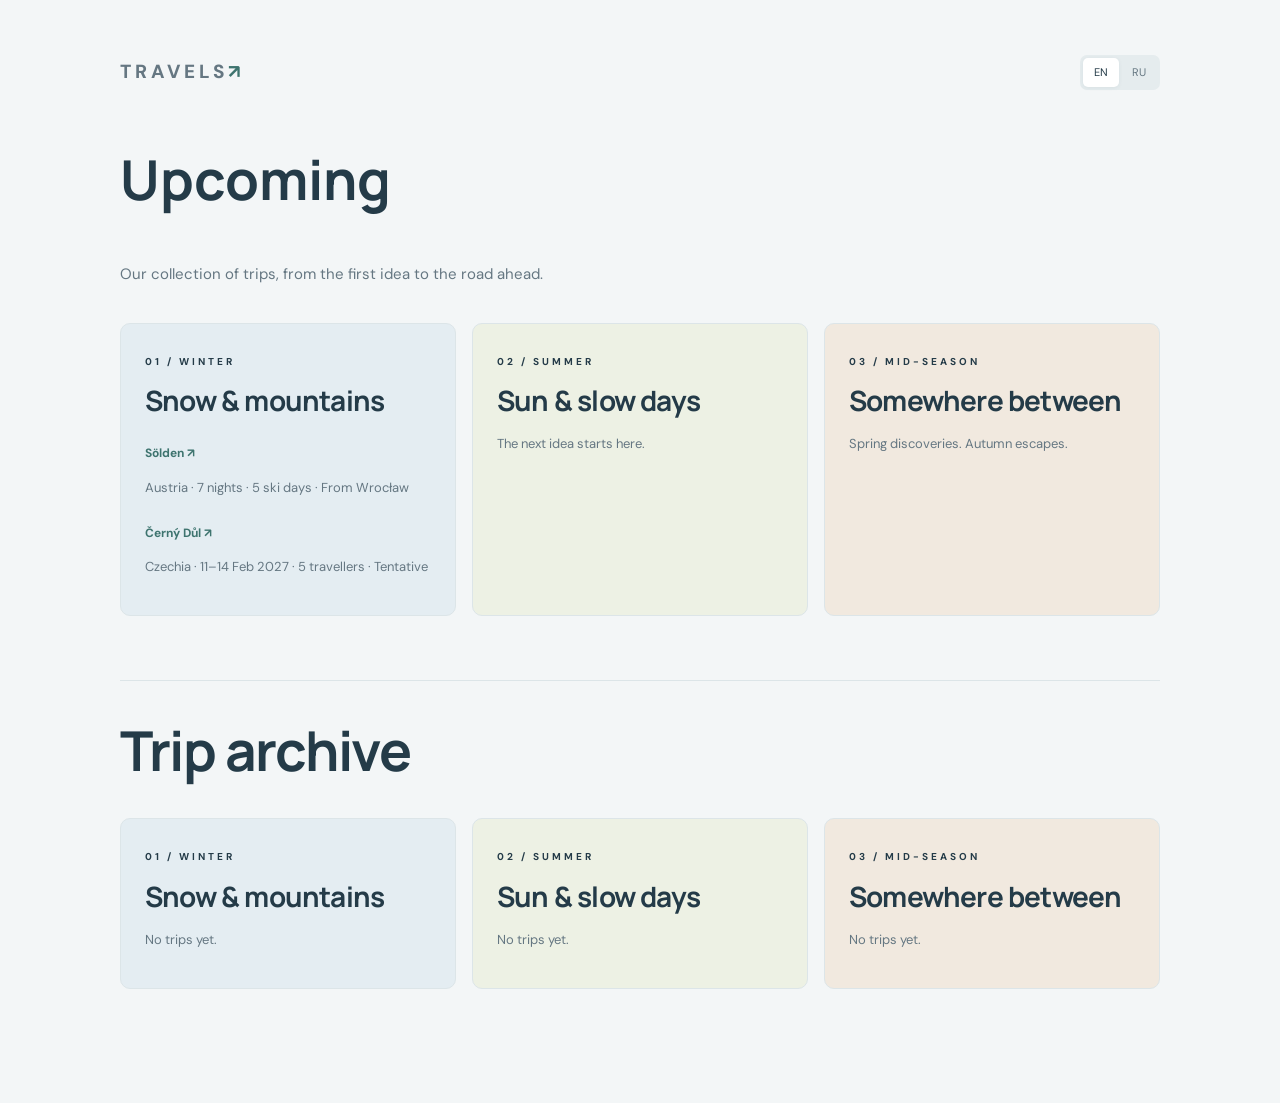
==== index.html @ 08a4be25 "Separate upcoming trips and empty seasonal archive" ====
<!doctype html><html lang="en"><head><meta charset="utf-8"><meta name="viewport" content="width=device-width, initial-scale=1"><title>Travels · Seasonal journeys</title><link rel="stylesheet" href="assets/css/site.css"></head><body><main class="home"><header class="topbar"><a class="brand" href="index.html">TRAVELS<span>↗</span></a><div class="languages" role="group" aria-label="Language / Язык"><button type="button" data-lang="en" aria-pressed="true">EN</button><button type="button" data-lang="ru" aria-pressed="false">RU</button></div></header><section id="upcoming" class="home-trip-section"><h1 data-i18n="s102">Upcoming</h1><p data-i18n="s103" class="intro">Our collection of trips, from the first idea to the road ahead.</p><div class="cards"><article class="card winter"><span data-i18n="s104" class="eyebrow">01 / WINTER</span><h2 data-i18n="s105" >Snow & mountains</h2><a class="trip-link" href="winter/solden/">Sölden ↗</a><p data-i18n="s106" >Austria · 7 nights · 5 ski days · From Wrocław</p><a class="trip-link" href="winter/cerny-dul/">Černý Důl ↗</a><p data-i18n="cd-home-card" >Czechia · 11–14 Feb 2027 · 5 travellers · Tentative</p></article><article class="card summer"><span data-i18n="s107" class="eyebrow">02 / SUMMER</span><h2 data-i18n="s108" >Sun & slow days</h2><p data-i18n="s109" >The next idea starts here.</p></article><article class="card mid"><span data-i18n="s110" class="eyebrow">03 / MID-SEASON</span><h2 data-i18n="s111" >Somewhere between</h2><p data-i18n="s112" >Spring discoveries. Autumn escapes.</p></article></div></section><section id="archive" class="home-trip-section"><h2 class="home-section-title" data-i18n="home-archive">Trip archive</h2><div class="cards"><article class="card winter"><span data-i18n="s104" class="eyebrow">01 / WINTER</span><h3 class="home-season-title" data-i18n="s105">Snow & mountains</h3><p data-i18n="home-archive-empty">No trips yet.</p></article><article class="card summer"><span data-i18n="s107" class="eyebrow">02 / SUMMER</span><h3 class="home-season-title" data-i18n="s108">Sun & slow days</h3><p data-i18n="home-archive-empty">No trips yet.</p></article><article class="card mid"><span data-i18n="s110" class="eyebrow">03 / MID-SEASON</span><h3 class="home-season-title" data-i18n="s111">Somewhere between</h3><p data-i18n="home-archive-empty">No trips yet.</p></article></div></section></main><script src="assets/js/site.js"></script></body></html>
---- assets/css/site.css ----
@import url('https://fonts.googleapis.com/css2?family=DM+Sans:wght@400;500;600;700&family=Manrope:wght@400;600;700;800&display=swap');
:root{--paper:#f3f6f7;--ink:#243b48;--muted:#657782;--accent:#3e746f;--line:#dce5e8}*{box-sizing:border-box}html{scroll-behavior:smooth;scroll-padding-top:32px}body{margin:0;background:var(--paper);color:var(--ink);font:15px/1.7 'DM Sans',Arial,sans-serif}a{color:inherit}button{font:inherit;cursor:pointer}.sidebar{position:fixed;inset:0 auto 0 0;width:248px;background:#fcfdfd;border-right:1px solid var(--line);padding:35px 27px;display:flex;flex-direction:column;z-index:3}.brand{text-decoration:none;font-weight:800;letter-spacing:4px;font-size:19px}.brand span{color:var(--accent)}.season{font-size:10px;letter-spacing:3px;color:var(--muted);margin-top:54px}.side-title{font:700 28px Manrope,Arial;margin:8px 0 27px}.nav{display:grid;gap:6px}.nav a{padding:9px 12px;text-decoration:none;color:var(--muted);font-size:13px;border-radius:6px}.nav a.active,.nav a:hover{background:#e9f1f2;color:var(--ink)}.nav b{font-size:10px;margin-right:13px;opacity:.5}.side-bottom{margin-top:auto;font-size:11px;color:var(--muted)}main{margin-left:248px;padding:0 48px 45px;max-width:1600px}.topbar{height:88px;display:flex;justify-content:space-between;align-items:center;font-size:12px;color:var(--muted)}.languages{display:flex;background:#e5ecee;border-radius:7px;padding:3px;gap:2px}.languages button{border:0;color:var(--muted);background:none;border-radius:5px;padding:5px 11px;font-size:11px}.languages button[aria-pressed=true]{background:white;color:var(--ink);box-shadow:0 1px 4px #183b4810}.hero{min-height:440px;position:relative;overflow:hidden;border-radius:14px;background:linear-gradient(120deg,#173747,#6f909e);color:white;padding:52px 45px;display:flex;align-items:flex-start}.hero-art{position:absolute;inset:0;width:100%;height:100%;object-fit:cover;opacity:.75}.hero-content{position:relative;z-index:1;max-width:550px}.eyebrow{text-transform:uppercase;font-size:10px;letter-spacing:3px;font-weight:700}.hero h1{font:600 clamp(55px,7vw,94px)/1.1 Manrope,Arial;margin:23px 0 18px;letter-spacing:-4px}.hero p{max-width:355px;font-size:15px;color:#e4edf2}.pill{display:inline-block;border:1px solid #ffffff45;border-radius:30px;padding:5px 13px;font-size:10px;letter-spacing:1px;margin-top:16px;background:#ffffff10}.art-label{position:absolute;right:20px;bottom:15px;font-size:10px;opacity:.75}.stats{display:grid;grid-template-columns:repeat(4,1fr);border:1px solid var(--line);background:white;border-radius:10px;margin:23px 0 48px;padding:23px 0}.stat{padding:0 26px;border-right:1px solid var(--line)}.stat:last-child{border:0}.stat strong{display:block;font:700 19px Manrope,Arial}.stat small{font-size:11px;color:var(--muted)}section{margin:0 0 48px}h2{font:700 28px Manrope,Arial;letter-spacing:-.8px;margin:8px 0 14px}h3{font:700 16px Manrope,Arial;margin:0 0 10px}.intro{max-width:740px;color:var(--muted)}.section-head{display:flex;justify-content:space-between;align-items:end;gap:20px;margin-bottom:20px}.note{font-size:11px;color:var(--muted)}.days{display:grid;grid-template-columns:repeat(7,1fr);background:white;border:1px solid var(--line);border-radius:10px;overflow:hidden}.day{padding:20px 15px;border-right:1px solid var(--line)}.day:last-child{border:0}.day em{display:block;font-style:normal;font-size:10px;color:var(--muted);margin-bottom:15px}.day strong{font-size:12px;display:block}.day p{font-size:11px;color:var(--muted);line-height:1.6;margin-bottom:0}.day.ski{border-top:3px solid #88aaa7;padding-top:17px}.cards{display:grid;grid-template-columns:repeat(3,1fr);gap:16px}.card{background:white;border:1px solid var(--line);border-radius:10px;padding:24px}.card .number{font-size:11px;color:var(--accent);display:block;margin-bottom:20px}.card p{font-size:13px;color:var(--muted)}.card a,.link{color:var(--accent);font-size:12px;text-underline-offset:4px}.two{display:grid;grid-template-columns:1fr 1fr;gap:20px}.panel{background:white;border:1px solid var(--line);border-radius:10px;padding:28px}.panel ul{padding-left:18px;color:var(--muted);font-size:13px}.checklist{display:grid;gap:11px}.checklist label{display:flex;gap:11px;font-size:13px;align-items:start}.checklist input{accent-color:var(--accent);margin-top:6px}table{border-collapse:collapse;width:100%;font-size:13px}td{border-bottom:1px solid var(--line);padding:12px 0}td:last-child{text-align:right;color:var(--muted)}footer{border-top:1px solid var(--line);padding-top:20px;font-size:11px;color:var(--muted);display:flex;justify-content:space-between}.home{max-width:1100px;margin:auto;padding:50px 30px}.home h1{font:700 55px Manrope,Arial}.home .topbar{height:45px}.home .cards{margin-top:35px}.home .winter{background:#e4edf2}.home .summer{background:#edf1e4}.home .mid{background:#f1e9df}.trip-link{display:block;text-decoration:none;margin-top:24px;font-weight:700}.trip-link:hover{text-decoration:underline}@media(min-width:1500px){main{padding-left:65px;padding-right:65px}}@media(max-width:1100px){.sidebar{width:208px;padding:30px 20px}main{margin-left:208px;padding:0 25px 35px}.days{grid-template-columns:repeat(4,1fr)}.day{border-bottom:1px solid var(--line)}.stat{padding:0 15px}.cards{gap:10px}.card{padding:18px}}@media(max-width:760px){.sidebar{position:sticky;top:0;width:100%;padding:12px 18px;display:block;border-bottom:1px solid var(--line)}.brand{font-size:15px}.season,.side-title,.side-bottom{display:none}.nav{display:flex;overflow:auto;margin-top:8px;gap:4px}.nav a{white-space:nowrap;padding:5px 8px;font-size:11px}.nav b{display:none}main{margin:0;padding:0 18px 30px}.topbar{height:65px}.hero{padding:32px 25px;min-height:370px}.hero h1{font-size:66px}.stats{grid-template-columns:repeat(2,1fr);gap:20px;margin-bottom:32px}.stat:nth-child(2){border:0}.cards,.two{grid-template-columns:1fr}.days{grid-template-columns:repeat(2,1fr)}.section-head{align-items:start;flex-direction:column;gap:0}h2{font-size:25px}html{scroll-padding-top:115px}.home h1{font-size:42px}footer{gap:20px}}@media(prefers-reduced-motion:reduce){html{scroll-behavior:auto}}

.piste-figure{margin:20px 0 12px;background:white;border:1px solid var(--line);border-radius:10px;overflow:hidden}.piste-figure img{width:100%;height:auto;display:block;cursor:zoom-in}.piste-figure figcaption{padding:12px 18px;font-size:11px;color:var(--muted)}.map-actions{display:flex;flex-wrap:wrap;gap:14px 25px}.days{grid-template-columns:repeat(4,1fr)}@media(max-width:760px){.days{grid-template-columns:repeat(2,1fr)}}

.housing-summary{border-left:3px solid var(--accent);padding:6px 22px;background:#e9f1ef;margin:24px 0}.housing-summary p{margin:10px 0}.housing-jumps{display:flex;flex-wrap:wrap;gap:10px;margin:24px 0 16px}.housing-jumps a{border:1px solid #abc1bd;border-radius:24px;padding:7px 17px;text-decoration:none;font-size:12px;background:white}.housing-jumps a:hover{background:#e6eeeb}.housing-method{max-width:900px;line-height:1.8}.housing-group{margin:34px 0;scroll-margin-top:20px}.housing-group>.section-head{margin-bottom:13px}.housing-group>.section-head h3{font-size:22px;margin:0}.housing-group>.section-head p{margin:5px 0}.housing-grid{display:grid;grid-template-columns:repeat(3,minmax(0,1fr));gap:15px}.housing-card{display:flex;flex-direction:column;padding:24px 21px;background:#fff;border:1px solid var(--line);border-radius:10px;min-width:0}.housing-location{font-size:10px;letter-spacing:1.4px;text-transform:uppercase;color:var(--accent)}.housing-card h4{font:700 18px/1.4 Manrope,Arial;margin:9px 0 5px;overflow-wrap:anywhere}.housing-card p{font-size:12px;color:var(--muted);line-height:1.7;margin:12px 0}.housing-card .housing-drive{font-size:11px;margin:0 0 8px}.housing-prices{display:grid;grid-template-columns:1fr 1fr;gap:12px;padding-top:15px;margin-top:4px;border-top:1px solid var(--line)}.housing-card small{display:block;font-size:10px;color:var(--muted);line-height:1.5;margin-bottom:5px}.housing-prices strong{font-size:16px;display:block}.housing-total{margin-top:16px;background:#edf4f1;padding:12px;border-radius:6px}.housing-total strong{font:700 18px/1.4 Manrope,Arial;display:block;overflow-wrap:anywhere}.housing-card .housing-why{color:var(--ink)}.housing-card .housing-details{font-size:11px}.housing-links{display:flex;flex-wrap:wrap;gap:8px 14px;margin-top:auto;padding-top:16px;border-top:1px solid var(--line)}.housing-links a{font-size:11px;color:var(--accent);text-underline-offset:3px}@media(max-width:1150px){.housing-grid{grid-template-columns:1fr 1fr}}@media(max-width:760px){.housing-grid{grid-template-columns:1fr}.housing-group{scroll-margin-top:115px}}

.housing-grid{grid-template-columns:repeat(2,minmax(0,1fr))}.housing-card.closer-stop{background:#f5f8f4;border-color:#cbdacb}.closer-badge{align-self:flex-start;display:inline-block;font-size:10px;line-height:1.5;color:#46664e;background:#e2ecdf;border-radius:5px;padding:4px 8px;margin-bottom:12px}.housing-legend{background:#edf3e9;border-left:3px solid #a8bea3;padding:13px 16px;font-size:12px;color:#4d6450;max-width:900px}@media(max-width:760px){.housing-grid{grid-template-columns:1fr}}

.budget-subtotal{background:#e8efed;border-radius:8px;padding:22px 26px;margin:18px 0 24px}.budget-subtotal small{display:block;color:var(--muted);font-size:12px}.budget-subtotal strong{display:block;font:700 25px/1.5 Manrope,Arial;margin-top:5px}.budget-subtotal p{margin-bottom:0}.budget-breakdown{display:grid;gap:16px}.budget-breakdown .panel p{font-size:13px;color:var(--muted);max-width:850px}.budget-source-links{display:flex;flex-wrap:wrap;gap:10px 22px;margin-top:18px}#budget td:first-child{padding-right:20px}#budget td:last-child{min-width:130px}@media(max-width:760px){.budget-subtotal strong{font-size:21px}#budget table{font-size:12px}}

.road-trip-map{margin:23px 0 0;border:1px solid var(--line);border-radius:12px;overflow:hidden;background:#fff}.road-trip-map>a{display:block}.road-trip-map img{width:100%;height:auto;display:block}.road-trip-map figcaption{display:flex;justify-content:space-between;align-items:center;gap:24px;padding:16px 22px}.road-trip-map figcaption strong{display:block;font-size:13px}.road-trip-map figcaption span{display:block;font-size:11px;color:var(--muted);max-width:670px}.road-trip-map figcaption>a{white-space:nowrap;color:var(--accent);font-size:12px;text-underline-offset:4px}@media(max-width:760px){.road-trip-map figcaption{display:block;padding:13px 16px}.road-trip-map figcaption>a{display:inline-block;margin-top:10px}.road-trip-map img{min-width:620px}.road-trip-map>a{overflow-x:auto}}

.czech-hero h1{font-size:clamp(48px,6.8vw,88px);letter-spacing:-3px}.czech-hero .hero-content{max-width:700px}@media(max-width:760px){.czech-hero h1{font-size:51px;letter-spacing:-2px}}

.cd-piste-frame{border:1px solid var(--line);border-radius:12px;overflow:hidden;background:#d9e5ec;margin:18px 0}.cd-piste-svg{width:100%;height:auto;max-height:900px;display:block}.piste-toggles{display:flex;gap:10px;flex-wrap:wrap}.piste-toggle{border:1px solid #bdcbd1;border-radius:22px;padding:8px 15px;background:white;color:var(--ink);font-size:12px}.piste-toggle.blue[aria-pressed=true]{background:#e4efff;border-color:#1474d4;color:#0754a2}.piste-toggle.red[aria-pressed=true]{background:#fce9e7;border-color:#d3463c;color:#a32f26}.piste-toggle.mixed[aria-pressed=true]{background:#eee9f7;border-color:#8766aa;color:#604287}.piste-toggle.learning[aria-pressed=true]{background:#e4f3e9;border-color:#3e9860;color:#247343}.piste-toggle[aria-pressed=false]{opacity:.65}#road .road-trip-map{margin-bottom:24px}

.home-trip-section{margin:0 0 64px}.home-trip-section#archive{padding-top:36px;border-top:1px solid var(--line)}.home-section-title{font:700 55px/1.2 Manrope,Arial,sans-serif;letter-spacing:-1.5px;margin:0 0 25px}.home-season-title{font:700 28px Manrope,Arial,sans-serif;letter-spacing:-.8px;margin:8px 0 14px}@media(max-width:760px){.home-section-title{font-size:42px}.home-season-title{font-size:25px}}
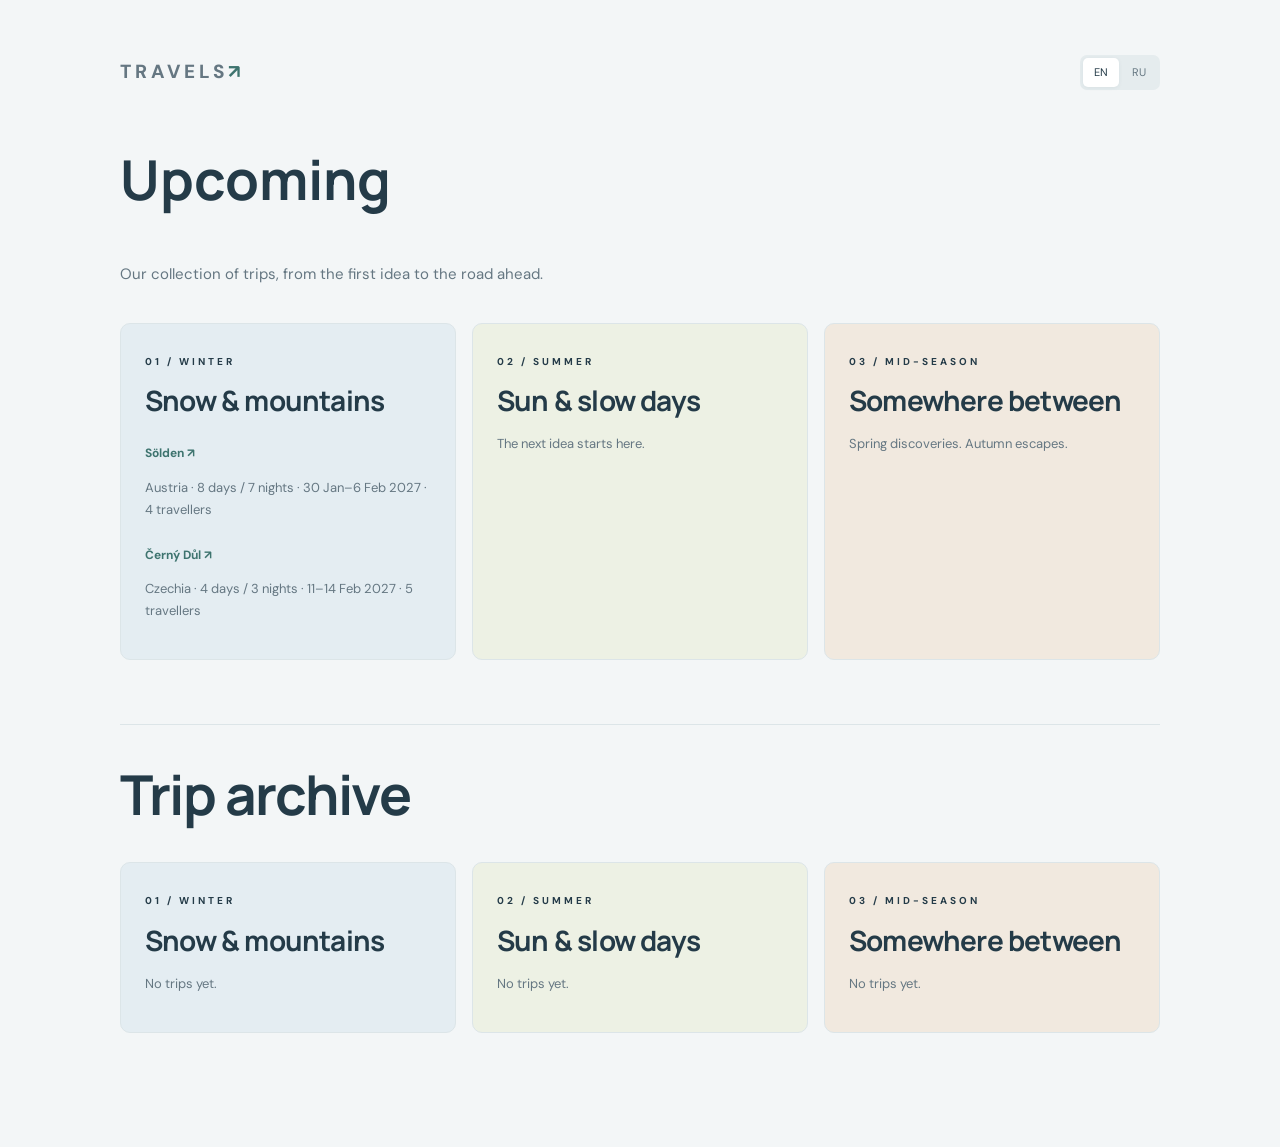
==== commit 2ead22d4: "Unify trip summary details on homepage" ====
--- a/index.html
+++ b/index.html
@@ -1 +1 @@
-<!doctype html><html lang="en"><head><meta charset="utf-8"><meta name="viewport" content="width=device-width, initial-scale=1"><title>Travels · Seasonal journeys</title><link rel="stylesheet" href="assets/css/site.css"></head><body><main class="home"><header class="topbar"><a class="brand" href="index.html">TRAVELS<span>↗</span></a><div class="languages" role="group" aria-label="Language / Язык"><button type="button" data-lang="en" aria-pressed="true">EN</button><button type="button" data-lang="ru" aria-pressed="false">RU</button></div></header><section id="upcoming" class="home-trip-section"><h1 data-i18n="s102">Upcoming</h1><p data-i18n="s103" class="intro">Our collection of trips, from the first idea to the road ahead.</p><div class="cards"><article class="card winter"><span data-i18n="s104" class="eyebrow">01 / WINTER</span><h2 data-i18n="s105" >Snow & mountains</h2><a class="trip-link" href="winter/solden/">Sölden ↗</a><p data-i18n="s106" >Austria · 7 nights · 5 ski days · From Wrocław</p><a class="trip-link" href="winter/cerny-dul/">Černý Důl ↗</a><p data-i18n="cd-home-card" >Czechia · 11–14 Feb 2027 · 5 travellers · Tentative</p></article><article class="card summer"><span data-i18n="s107" class="eyebrow">02 / SUMMER</span><h2 data-i18n="s108" >Sun & slow days</h2><p data-i18n="s109" >The next idea starts here.</p></article><article class="card mid"><span data-i18n="s110" class="eyebrow">03 / MID-SEASON</span><h2 data-i18n="s111" >Somewhere between</h2><p data-i18n="s112" >Spring discoveries. Autumn escapes.</p></article></div></section><section id="archive" class="home-trip-section"><h2 class="home-section-title" data-i18n="home-archive">Trip archive</h2><div class="cards"><article class="card winter"><span data-i18n="s104" class="eyebrow">01 / WINTER</span><h3 class="home-season-title" data-i18n="s105">Snow & mountains</h3><p data-i18n="home-archive-empty">No trips yet.</p></article><article class="card summer"><span data-i18n="s107" class="eyebrow">02 / SUMMER</span><h3 class="home-season-title" data-i18n="s108">Sun & slow days</h3><p data-i18n="home-archive-empty">No trips yet.</p></article><article class="card mid"><span data-i18n="s110" class="eyebrow">03 / MID-SEASON</span><h3 class="home-season-title" data-i18n="s111">Somewhere between</h3><p data-i18n="home-archive-empty">No trips yet.</p></article></div></section></main><script src="assets/js/site.js"></script></body></html>+<!doctype html><html lang="en"><head><meta charset="utf-8"><meta name="viewport" content="width=device-width, initial-scale=1"><title>Travels · Seasonal journeys</title><link rel="stylesheet" href="assets/css/site.css"></head><body><main class="home"><header class="topbar"><a class="brand" href="index.html">TRAVELS<span>↗</span></a><div class="languages" role="group" aria-label="Language / Язык"><button type="button" data-lang="en" aria-pressed="true">EN</button><button type="button" data-lang="ru" aria-pressed="false">RU</button></div></header><section id="upcoming" class="home-trip-section"><h1 data-i18n="s102">Upcoming</h1><p data-i18n="s103" class="intro">Our collection of trips, from the first idea to the road ahead.</p><div class="cards"><article class="card winter"><span data-i18n="s104" class="eyebrow">01 / WINTER</span><h2 data-i18n="s105" >Snow & mountains</h2><a class="trip-link" href="winter/solden/">Sölden ↗</a><p data-i18n="s106" >Austria · 8 days / 7 nights · 30 Jan–6 Feb 2027 · 4 travellers</p><a class="trip-link" href="winter/cerny-dul/">Černý Důl ↗</a><p data-i18n="cd-home-card" >Czechia · 4 days / 3 nights · 11–14 Feb 2027 · 5 travellers</p></article><article class="card summer"><span data-i18n="s107" class="eyebrow">02 / SUMMER</span><h2 data-i18n="s108" >Sun & slow days</h2><p data-i18n="s109" >The next idea starts here.</p></article><article class="card mid"><span data-i18n="s110" class="eyebrow">03 / MID-SEASON</span><h2 data-i18n="s111" >Somewhere between</h2><p data-i18n="s112" >Spring discoveries. Autumn escapes.</p></article></div></section><section id="archive" class="home-trip-section"><h2 class="home-section-title" data-i18n="home-archive">Trip archive</h2><div class="cards"><article class="card winter"><span data-i18n="s104" class="eyebrow">01 / WINTER</span><h3 class="home-season-title" data-i18n="s105">Snow & mountains</h3><p data-i18n="home-archive-empty">No trips yet.</p></article><article class="card summer"><span data-i18n="s107" class="eyebrow">02 / SUMMER</span><h3 class="home-season-title" data-i18n="s108">Sun & slow days</h3><p data-i18n="home-archive-empty">No trips yet.</p></article><article class="card mid"><span data-i18n="s110" class="eyebrow">03 / MID-SEASON</span><h3 class="home-season-title" data-i18n="s111">Somewhere between</h3><p data-i18n="home-archive-empty">No trips yet.</p></article></div></section></main><script src="assets/js/site.js"></script></body></html>
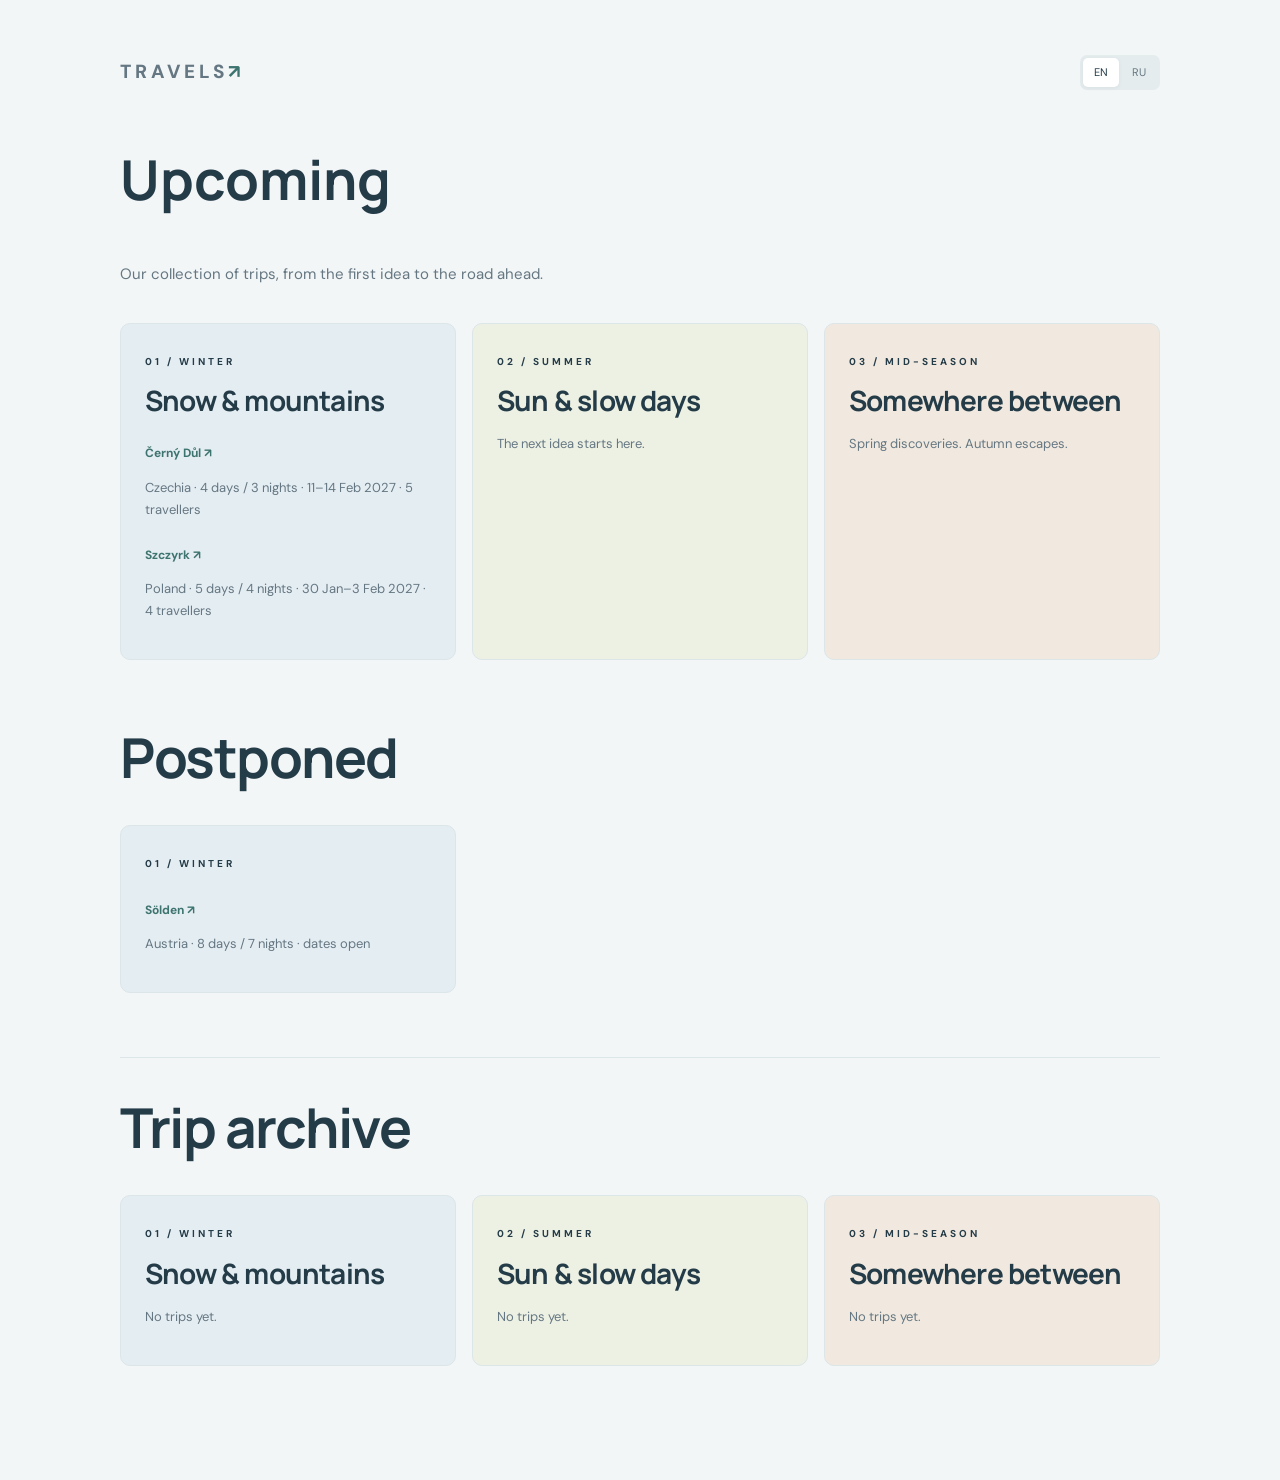
==== commit 2b50427b: "Add Szczyrk winter trip and postpone Sölden" ====
--- a/index.html
+++ b/index.html
@@ -1 +1 @@
-<!doctype html><html lang="en"><head><meta charset="utf-8"><meta name="viewport" content="width=device-width, initial-scale=1"><title>Travels · Seasonal journeys</title><link rel="stylesheet" href="assets/css/site.css"></head><body><main class="home"><header class="topbar"><a class="brand" href="index.html">TRAVELS<span>↗</span></a><div class="languages" role="group" aria-label="Language / Язык"><button type="button" data-lang="en" aria-pressed="true">EN</button><button type="button" data-lang="ru" aria-pressed="false">RU</button></div></header><section id="upcoming" class="home-trip-section"><h1 data-i18n="s102">Upcoming</h1><p data-i18n="s103" class="intro">Our collection of trips, from the first idea to the road ahead.</p><div class="cards"><article class="card winter"><span data-i18n="s104" class="eyebrow">01 / WINTER</span><h2 data-i18n="s105" >Snow & mountains</h2><a class="trip-link" href="winter/solden/">Sölden ↗</a><p data-i18n="s106" >Austria · 8 days / 7 nights · 30 Jan–6 Feb 2027 · 4 travellers</p><a class="trip-link" href="winter/cerny-dul/">Černý Důl ↗</a><p data-i18n="cd-home-card" >Czechia · 4 days / 3 nights · 11–14 Feb 2027 · 5 travellers</p></article><article class="card summer"><span data-i18n="s107" class="eyebrow">02 / SUMMER</span><h2 data-i18n="s108" >Sun & slow days</h2><p data-i18n="s109" >The next idea starts here.</p></article><article class="card mid"><span data-i18n="s110" class="eyebrow">03 / MID-SEASON</span><h2 data-i18n="s111" >Somewhere between</h2><p data-i18n="s112" >Spring discoveries. Autumn escapes.</p></article></div></section><section id="archive" class="home-trip-section"><h2 class="home-section-title" data-i18n="home-archive">Trip archive</h2><div class="cards"><article class="card winter"><span data-i18n="s104" class="eyebrow">01 / WINTER</span><h3 class="home-season-title" data-i18n="s105">Snow & mountains</h3><p data-i18n="home-archive-empty">No trips yet.</p></article><article class="card summer"><span data-i18n="s107" class="eyebrow">02 / SUMMER</span><h3 class="home-season-title" data-i18n="s108">Sun & slow days</h3><p data-i18n="home-archive-empty">No trips yet.</p></article><article class="card mid"><span data-i18n="s110" class="eyebrow">03 / MID-SEASON</span><h3 class="home-season-title" data-i18n="s111">Somewhere between</h3><p data-i18n="home-archive-empty">No trips yet.</p></article></div></section></main><script src="assets/js/site.js"></script></body></html>+<!doctype html><html lang="en"><head><meta charset="utf-8"><meta name="viewport" content="width=device-width, initial-scale=1"><title>Travels · Seasonal journeys</title><link rel="stylesheet" href="assets/css/site.css"></head><body><main class="home"><header class="topbar"><a class="brand" href="index.html">TRAVELS<span>↗</span></a><div class="languages" role="group" aria-label="Language / Язык"><button type="button" data-lang="en" aria-pressed="true">EN</button><button type="button" data-lang="ru" aria-pressed="false">RU</button></div></header><section id="upcoming" class="home-trip-section"><h1 data-i18n="s102">Upcoming</h1><p data-i18n="s103" class="intro">Our collection of trips, from the first idea to the road ahead.</p><div class="cards"><article class="card winter"><span data-i18n="s104" class="eyebrow">01 / WINTER</span><h2 data-i18n="s105" >Snow & mountains</h2><a class="trip-link" href="winter/cerny-dul/">Černý Důl ↗</a><p data-i18n="cd-home-card" >Czechia · 4 days / 3 nights · 11–14 Feb 2027 · 5 travellers</p><a class="trip-link" href="winter/szczyrk/">Szczyrk ↗</a><p><span data-i18n="sz-home-card">Poland · 5 days / 4 nights · 30 Jan–3 Feb 2027 · 4 travellers</span></p></article><article class="card summer"><span data-i18n="s107" class="eyebrow">02 / SUMMER</span><h2 data-i18n="s108" >Sun & slow days</h2><p data-i18n="s109" >The next idea starts here.</p></article><article class="card mid"><span data-i18n="s110" class="eyebrow">03 / MID-SEASON</span><h2 data-i18n="s111" >Somewhere between</h2><p data-i18n="s112" >Spring discoveries. Autumn escapes.</p></article></div></section><section id="postponed" class="home-trip-section"><h2 class="home-section-title" data-i18n="home-postponed">Postponed</h2><div class="cards"><article class="card winter"><span data-i18n="s104" class="eyebrow">01 / WINTER</span><a class="trip-link" href="winter/solden/">Sölden ↗</a><p data-i18n="s106" >Austria · 8 days / 7 nights · dates open</p></article></div></section><section id="archive" class="home-trip-section"><h2 class="home-section-title" data-i18n="home-archive">Trip archive</h2><div class="cards"><article class="card winter"><span data-i18n="s104" class="eyebrow">01 / WINTER</span><h3 class="home-season-title" data-i18n="s105">Snow & mountains</h3><p data-i18n="home-archive-empty">No trips yet.</p></article><article class="card summer"><span data-i18n="s107" class="eyebrow">02 / SUMMER</span><h3 class="home-season-title" data-i18n="s108">Sun & slow days</h3><p data-i18n="home-archive-empty">No trips yet.</p></article><article class="card mid"><span data-i18n="s110" class="eyebrow">03 / MID-SEASON</span><h3 class="home-season-title" data-i18n="s111">Somewhere between</h3><p data-i18n="home-archive-empty">No trips yet.</p></article></div></section></main><script src="assets/js/site.js?v=szczyrk-hero-3"></script></body></html>
--- a/assets/css/site.css
+++ b/assets/css/site.css
@@ -16,3 +16,44 @@
 .cd-piste-frame{border:1px solid var(--line);border-radius:12px;overflow:hidden;background:#d9e5ec;margin:18px 0}.cd-piste-svg{width:100%;height:auto;max-height:900px;display:block}.piste-toggles{display:flex;gap:10px;flex-wrap:wrap}.piste-toggle{border:1px solid #bdcbd1;border-radius:22px;padding:8px 15px;background:white;color:var(--ink);font-size:12px}.piste-toggle.blue[aria-pressed=true]{background:#e4efff;border-color:#1474d4;color:#0754a2}.piste-toggle.red[aria-pressed=true]{background:#fce9e7;border-color:#d3463c;color:#a32f26}.piste-toggle.mixed[aria-pressed=true]{background:#eee9f7;border-color:#8766aa;color:#604287}.piste-toggle.learning[aria-pressed=true]{background:#e4f3e9;border-color:#3e9860;color:#247343}.piste-toggle[aria-pressed=false]{opacity:.65}#road .road-trip-map{margin-bottom:24px}
 
 .home-trip-section{margin:0 0 64px}.home-trip-section#archive{padding-top:36px;border-top:1px solid var(--line)}.home-section-title{font:700 55px/1.2 Manrope,Arial,sans-serif;letter-spacing:-1.5px;margin:0 0 25px}.home-season-title{font:700 28px Manrope,Arial,sans-serif;letter-spacing:-.8px;margin:8px 0 14px}@media(max-width:760px){.home-section-title{font-size:42px}.home-season-title{font-size:25px}}
+
+.housing-photo {
+  margin: 8px 0 0;
+}
+.housing-photo img {
+  display: block;
+  width: 100%;
+  height: auto;
+  aspect-ratio: 8 / 5;
+  object-fit: cover;
+  border-radius: 6px;
+  background: #edf4f1;
+  cursor: zoom-in;
+}
+.housing-photo figcaption {
+  margin-top: 4px;
+  font-size: 11px;
+  text-align: right;
+}
+
+#stay .housing-category-title {
+  margin: 32px 0 16px;
+  padding-top: 17px;
+  border-top: 2px solid var(--accent);
+  color: var(--ink);
+  font: 700 clamp(23px, 3vw, 30px)/1.2 Manrope, Arial, sans-serif;
+}
+
+.szczyrk-hero {
+  background: linear-gradient(90deg, rgba(12, 31, 47, .78), rgba(12, 31, 47, .42) 45%, rgba(12, 31, 47, .06) 78%),
+    #173747 url("../../winter/szczyrk/images/skrzyczne-winter.jpg") center 58% / cover no-repeat;
+}
+.szczyrk-photo-credit {
+  margin: 6px 0 0;
+  font-size: 11px;
+  text-align: right;
+  color: var(--muted);
+}
+.szczyrk-photo-credit a {
+  color: inherit;
+}
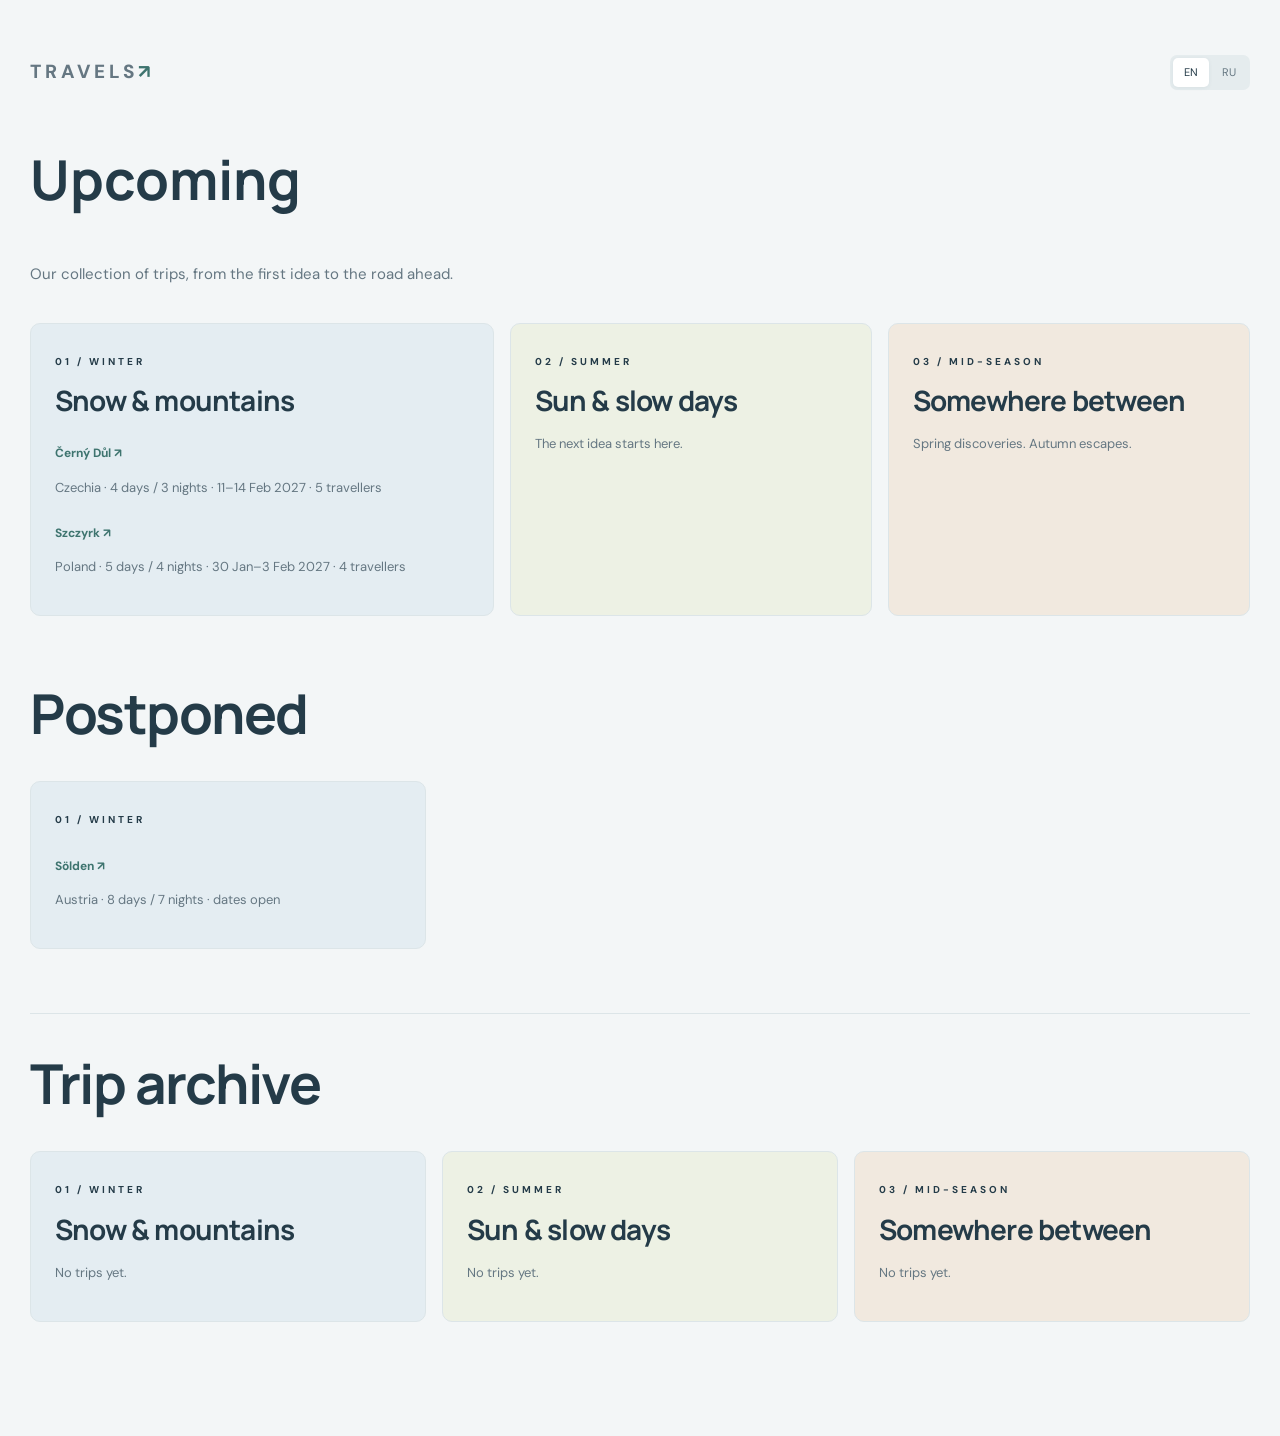
==== commit 3fa11665: "Widen seasonal cards on the Travels homepage" ====
--- a/index.html
+++ b/index.html
@@ -1 +1 @@
-<!doctype html><html lang="en"><head><meta charset="utf-8"><meta name="viewport" content="width=device-width, initial-scale=1"><title>Travels · Seasonal journeys</title><link rel="stylesheet" href="assets/css/site.css"></head><body><main class="home"><header class="topbar"><a class="brand" href="index.html">TRAVELS<span>↗</span></a><div class="languages" role="group" aria-label="Language / Язык"><button type="button" data-lang="en" aria-pressed="true">EN</button><button type="button" data-lang="ru" aria-pressed="false">RU</button></div></header><section id="upcoming" class="home-trip-section"><h1 data-i18n="s102">Upcoming</h1><p data-i18n="s103" class="intro">Our collection of trips, from the first idea to the road ahead.</p><div class="cards"><article class="card winter"><span data-i18n="s104" class="eyebrow">01 / WINTER</span><h2 data-i18n="s105" >Snow & mountains</h2><a class="trip-link" href="winter/cerny-dul/">Černý Důl ↗</a><p data-i18n="cd-home-card" >Czechia · 4 days / 3 nights · 11–14 Feb 2027 · 5 travellers</p><a class="trip-link" href="winter/szczyrk/">Szczyrk ↗</a><p><span data-i18n="sz-home-card">Poland · 5 days / 4 nights · 30 Jan–3 Feb 2027 · 4 travellers</span></p></article><article class="card summer"><span data-i18n="s107" class="eyebrow">02 / SUMMER</span><h2 data-i18n="s108" >Sun & slow days</h2><p data-i18n="s109" >The next idea starts here.</p></article><article class="card mid"><span data-i18n="s110" class="eyebrow">03 / MID-SEASON</span><h2 data-i18n="s111" >Somewhere between</h2><p data-i18n="s112" >Spring discoveries. Autumn escapes.</p></article></div></section><section id="postponed" class="home-trip-section"><h2 class="home-section-title" data-i18n="home-postponed">Postponed</h2><div class="cards"><article class="card winter"><span data-i18n="s104" class="eyebrow">01 / WINTER</span><a class="trip-link" href="winter/solden/">Sölden ↗</a><p data-i18n="s106" >Austria · 8 days / 7 nights · dates open</p></article></div></section><section id="archive" class="home-trip-section"><h2 class="home-section-title" data-i18n="home-archive">Trip archive</h2><div class="cards"><article class="card winter"><span data-i18n="s104" class="eyebrow">01 / WINTER</span><h3 class="home-season-title" data-i18n="s105">Snow & mountains</h3><p data-i18n="home-archive-empty">No trips yet.</p></article><article class="card summer"><span data-i18n="s107" class="eyebrow">02 / SUMMER</span><h3 class="home-season-title" data-i18n="s108">Sun & slow days</h3><p data-i18n="home-archive-empty">No trips yet.</p></article><article class="card mid"><span data-i18n="s110" class="eyebrow">03 / MID-SEASON</span><h3 class="home-season-title" data-i18n="s111">Somewhere between</h3><p data-i18n="home-archive-empty">No trips yet.</p></article></div></section></main><script src="assets/js/site.js?v=szczyrk-hero-3"></script></body></html>+<!doctype html><html lang="en"><head><meta charset="utf-8"><meta name="viewport" content="width=device-width, initial-scale=1"><title>Travels · Seasonal journeys</title><link rel="stylesheet" href="assets/css/site.css?v=home-wide-1"></head><body><main class="home"><header class="topbar"><a class="brand" href="index.html">TRAVELS<span>↗</span></a><div class="languages" role="group" aria-label="Language / Язык"><button type="button" data-lang="en" aria-pressed="true">EN</button><button type="button" data-lang="ru" aria-pressed="false">RU</button></div></header><section id="upcoming" class="home-trip-section"><h1 data-i18n="s102">Upcoming</h1><p data-i18n="s103" class="intro">Our collection of trips, from the first idea to the road ahead.</p><div class="cards"><article class="card winter"><span data-i18n="s104" class="eyebrow">01 / WINTER</span><h2 data-i18n="s105" >Snow & mountains</h2><a class="trip-link" href="winter/cerny-dul/">Černý Důl ↗</a><p data-i18n="cd-home-card" >Czechia · 4 days / 3 nights · 11–14 Feb 2027 · 5 travellers</p><a class="trip-link" href="winter/szczyrk/">Szczyrk ↗</a><p><span data-i18n="sz-home-card">Poland · 5 days / 4 nights · 30 Jan–3 Feb 2027 · 4 travellers</span></p></article><article class="card summer"><span data-i18n="s107" class="eyebrow">02 / SUMMER</span><h2 data-i18n="s108" >Sun & slow days</h2><p data-i18n="s109" >The next idea starts here.</p></article><article class="card mid"><span data-i18n="s110" class="eyebrow">03 / MID-SEASON</span><h2 data-i18n="s111" >Somewhere between</h2><p data-i18n="s112" >Spring discoveries. Autumn escapes.</p></article></div></section><section id="postponed" class="home-trip-section"><h2 class="home-section-title" data-i18n="home-postponed">Postponed</h2><div class="cards"><article class="card winter"><span data-i18n="s104" class="eyebrow">01 / WINTER</span><a class="trip-link" href="winter/solden/">Sölden ↗</a><p data-i18n="s106" >Austria · 8 days / 7 nights · dates open</p></article></div></section><section id="archive" class="home-trip-section"><h2 class="home-section-title" data-i18n="home-archive">Trip archive</h2><div class="cards"><article class="card winter"><span data-i18n="s104" class="eyebrow">01 / WINTER</span><h3 class="home-season-title" data-i18n="s105">Snow & mountains</h3><p data-i18n="home-archive-empty">No trips yet.</p></article><article class="card summer"><span data-i18n="s107" class="eyebrow">02 / SUMMER</span><h3 class="home-season-title" data-i18n="s108">Sun & slow days</h3><p data-i18n="home-archive-empty">No trips yet.</p></article><article class="card mid"><span data-i18n="s110" class="eyebrow">03 / MID-SEASON</span><h3 class="home-season-title" data-i18n="s111">Somewhere between</h3><p data-i18n="home-archive-empty">No trips yet.</p></article></div></section></main><script src="assets/js/site.js?v=szczyrk-hero-3"></script></body></html>
--- a/assets/css/site.css
+++ b/assets/css/site.css
@@ -57,3 +57,12 @@
 .szczyrk-photo-credit a {
   color: inherit;
 }
+
+.home {
+  max-width: 1440px;
+}
+@media (min-width: 1100px) {
+  .home #upcoming .cards {
+    grid-template-columns: minmax(0, 1.28fr) repeat(2, minmax(0, 1fr));
+  }
+}
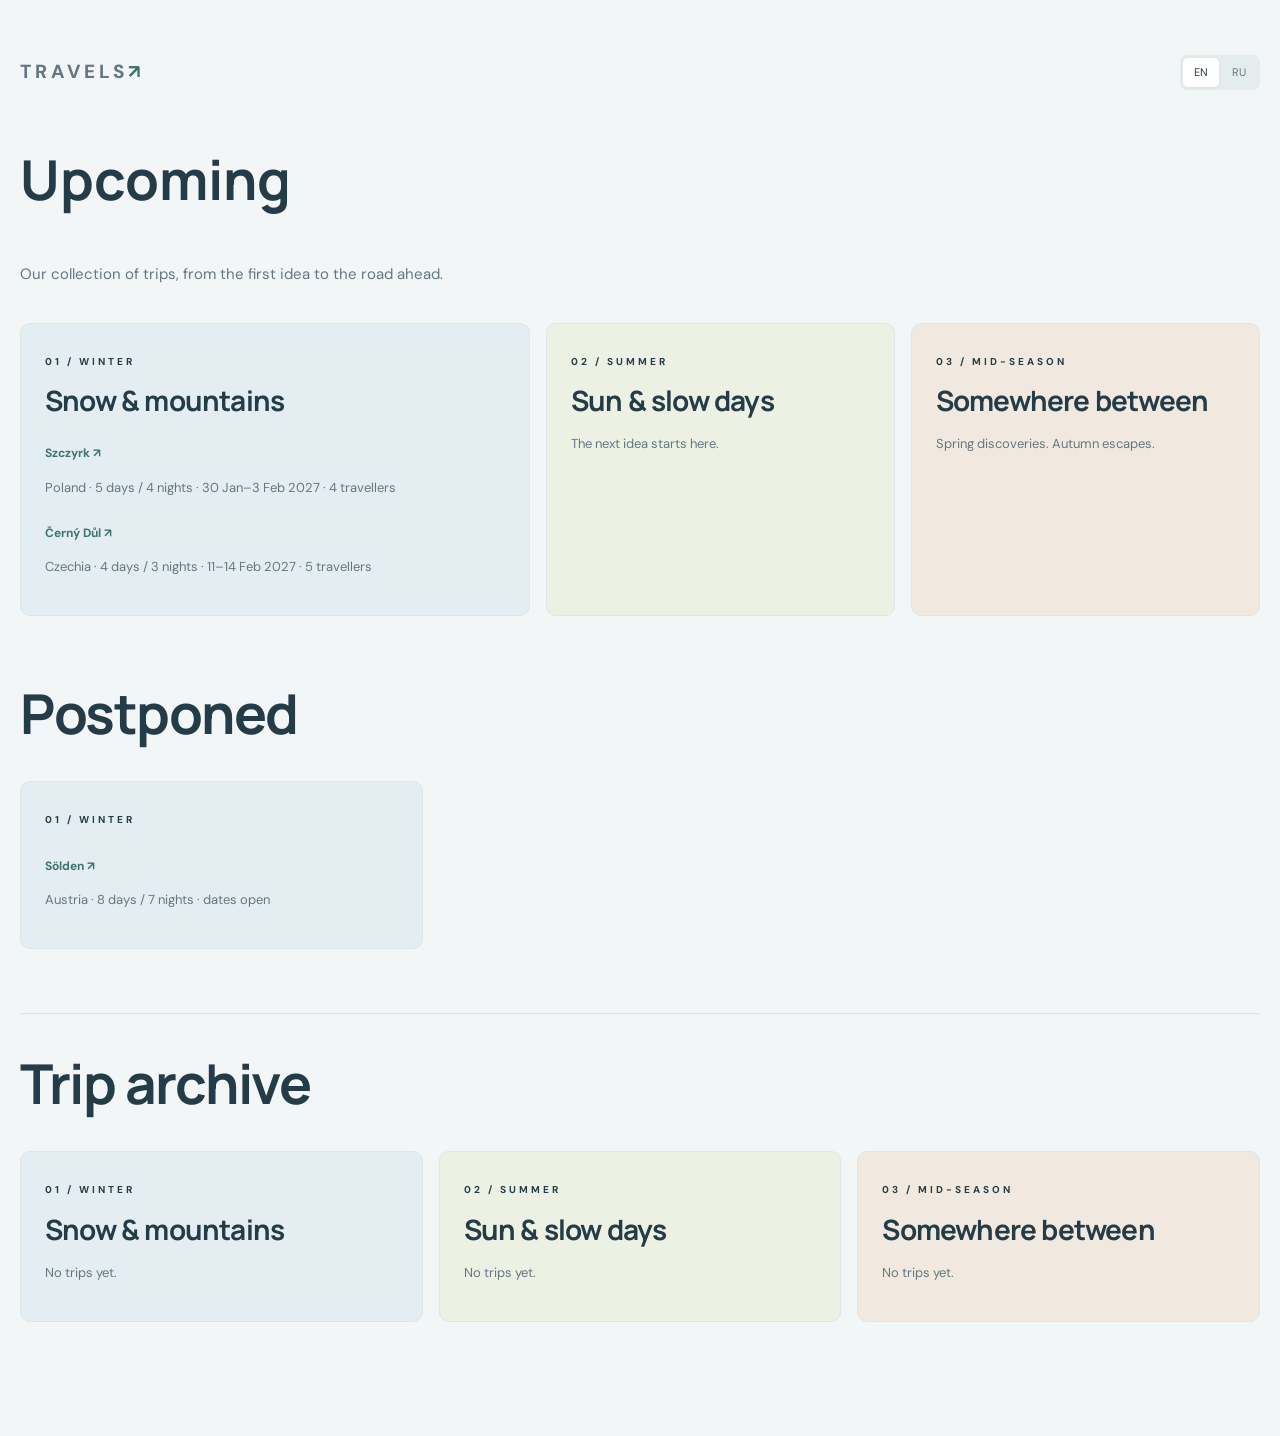
==== commit 4a5fb3ec: "Order winter trips by date and widen homepage cards" ====
--- a/index.html
+++ b/index.html
@@ -1 +1 @@
-<!doctype html><html lang="en"><head><meta charset="utf-8"><meta name="viewport" content="width=device-width, initial-scale=1"><title>Travels · Seasonal journeys</title><link rel="stylesheet" href="assets/css/site.css?v=home-wide-1"></head><body><main class="home"><header class="topbar"><a class="brand" href="index.html">TRAVELS<span>↗</span></a><div class="languages" role="group" aria-label="Language / Язык"><button type="button" data-lang="en" aria-pressed="true">EN</button><button type="button" data-lang="ru" aria-pressed="false">RU</button></div></header><section id="upcoming" class="home-trip-section"><h1 data-i18n="s102">Upcoming</h1><p data-i18n="s103" class="intro">Our collection of trips, from the first idea to the road ahead.</p><div class="cards"><article class="card winter"><span data-i18n="s104" class="eyebrow">01 / WINTER</span><h2 data-i18n="s105" >Snow & mountains</h2><a class="trip-link" href="winter/cerny-dul/">Černý Důl ↗</a><p data-i18n="cd-home-card" >Czechia · 4 days / 3 nights · 11–14 Feb 2027 · 5 travellers</p><a class="trip-link" href="winter/szczyrk/">Szczyrk ↗</a><p><span data-i18n="sz-home-card">Poland · 5 days / 4 nights · 30 Jan–3 Feb 2027 · 4 travellers</span></p></article><article class="card summer"><span data-i18n="s107" class="eyebrow">02 / SUMMER</span><h2 data-i18n="s108" >Sun & slow days</h2><p data-i18n="s109" >The next idea starts here.</p></article><article class="card mid"><span data-i18n="s110" class="eyebrow">03 / MID-SEASON</span><h2 data-i18n="s111" >Somewhere between</h2><p data-i18n="s112" >Spring discoveries. Autumn escapes.</p></article></div></section><section id="postponed" class="home-trip-section"><h2 class="home-section-title" data-i18n="home-postponed">Postponed</h2><div class="cards"><article class="card winter"><span data-i18n="s104" class="eyebrow">01 / WINTER</span><a class="trip-link" href="winter/solden/">Sölden ↗</a><p data-i18n="s106" >Austria · 8 days / 7 nights · dates open</p></article></div></section><section id="archive" class="home-trip-section"><h2 class="home-section-title" data-i18n="home-archive">Trip archive</h2><div class="cards"><article class="card winter"><span data-i18n="s104" class="eyebrow">01 / WINTER</span><h3 class="home-season-title" data-i18n="s105">Snow & mountains</h3><p data-i18n="home-archive-empty">No trips yet.</p></article><article class="card summer"><span data-i18n="s107" class="eyebrow">02 / SUMMER</span><h3 class="home-season-title" data-i18n="s108">Sun & slow days</h3><p data-i18n="home-archive-empty">No trips yet.</p></article><article class="card mid"><span data-i18n="s110" class="eyebrow">03 / MID-SEASON</span><h3 class="home-season-title" data-i18n="s111">Somewhere between</h3><p data-i18n="home-archive-empty">No trips yet.</p></article></div></section></main><script src="assets/js/site.js?v=szczyrk-hero-3"></script></body></html>+<!doctype html><html lang="en"><head><meta charset="utf-8"><meta name="viewport" content="width=device-width, initial-scale=1"><title>Travels · Seasonal journeys</title><link rel="stylesheet" href="assets/css/site.css?v=home-wide-2"></head><body><main class="home"><header class="topbar"><a class="brand" href="index.html">TRAVELS<span>↗</span></a><div class="languages" role="group" aria-label="Language / Язык"><button type="button" data-lang="en" aria-pressed="true">EN</button><button type="button" data-lang="ru" aria-pressed="false">RU</button></div></header><section id="upcoming" class="home-trip-section"><h1 data-i18n="s102">Upcoming</h1><p data-i18n="s103" class="intro">Our collection of trips, from the first idea to the road ahead.</p><div class="cards"><article class="card winter"><span data-i18n="s104" class="eyebrow">01 / WINTER</span><h2 data-i18n="s105" >Snow & mountains</h2><a class="trip-link" href="winter/szczyrk/">Szczyrk ↗</a><p><span data-i18n="sz-home-card">Poland · 5 days / 4 nights · 30 Jan–3 Feb 2027 · 4 travellers</span></p><a class="trip-link" href="winter/cerny-dul/">Černý Důl ↗</a><p data-i18n="cd-home-card" >Czechia · 4 days / 3 nights · 11–14 Feb 2027 · 5 travellers</p></article><article class="card summer"><span data-i18n="s107" class="eyebrow">02 / SUMMER</span><h2 data-i18n="s108" >Sun & slow days</h2><p data-i18n="s109" >The next idea starts here.</p></article><article class="card mid"><span data-i18n="s110" class="eyebrow">03 / MID-SEASON</span><h2 data-i18n="s111" >Somewhere between</h2><p data-i18n="s112" >Spring discoveries. Autumn escapes.</p></article></div></section><section id="postponed" class="home-trip-section"><h2 class="home-section-title" data-i18n="home-postponed">Postponed</h2><div class="cards"><article class="card winter"><span data-i18n="s104" class="eyebrow">01 / WINTER</span><a class="trip-link" href="winter/solden/">Sölden ↗</a><p data-i18n="s106" >Austria · 8 days / 7 nights · dates open</p></article></div></section><section id="archive" class="home-trip-section"><h2 class="home-section-title" data-i18n="home-archive">Trip archive</h2><div class="cards"><article class="card winter"><span data-i18n="s104" class="eyebrow">01 / WINTER</span><h3 class="home-season-title" data-i18n="s105">Snow & mountains</h3><p data-i18n="home-archive-empty">No trips yet.</p></article><article class="card summer"><span data-i18n="s107" class="eyebrow">02 / SUMMER</span><h3 class="home-season-title" data-i18n="s108">Sun & slow days</h3><p data-i18n="home-archive-empty">No trips yet.</p></article><article class="card mid"><span data-i18n="s110" class="eyebrow">03 / MID-SEASON</span><h3 class="home-season-title" data-i18n="s111">Somewhere between</h3><p data-i18n="home-archive-empty">No trips yet.</p></article></div></section></main><script src="assets/js/site.js?v=szczyrk-hero-3"></script></body></html>
--- a/assets/css/site.css
+++ b/assets/css/site.css
@@ -62,7 +62,10 @@
   max-width: 1440px;
 }
 @media (min-width: 1100px) {
+  .home {
+    padding-inline: 20px;
+  }
   .home #upcoming .cards {
-    grid-template-columns: minmax(0, 1.28fr) repeat(2, minmax(0, 1fr));
+    grid-template-columns: minmax(0, 1.46fr) repeat(2, minmax(0, 1fr));
   }
 }
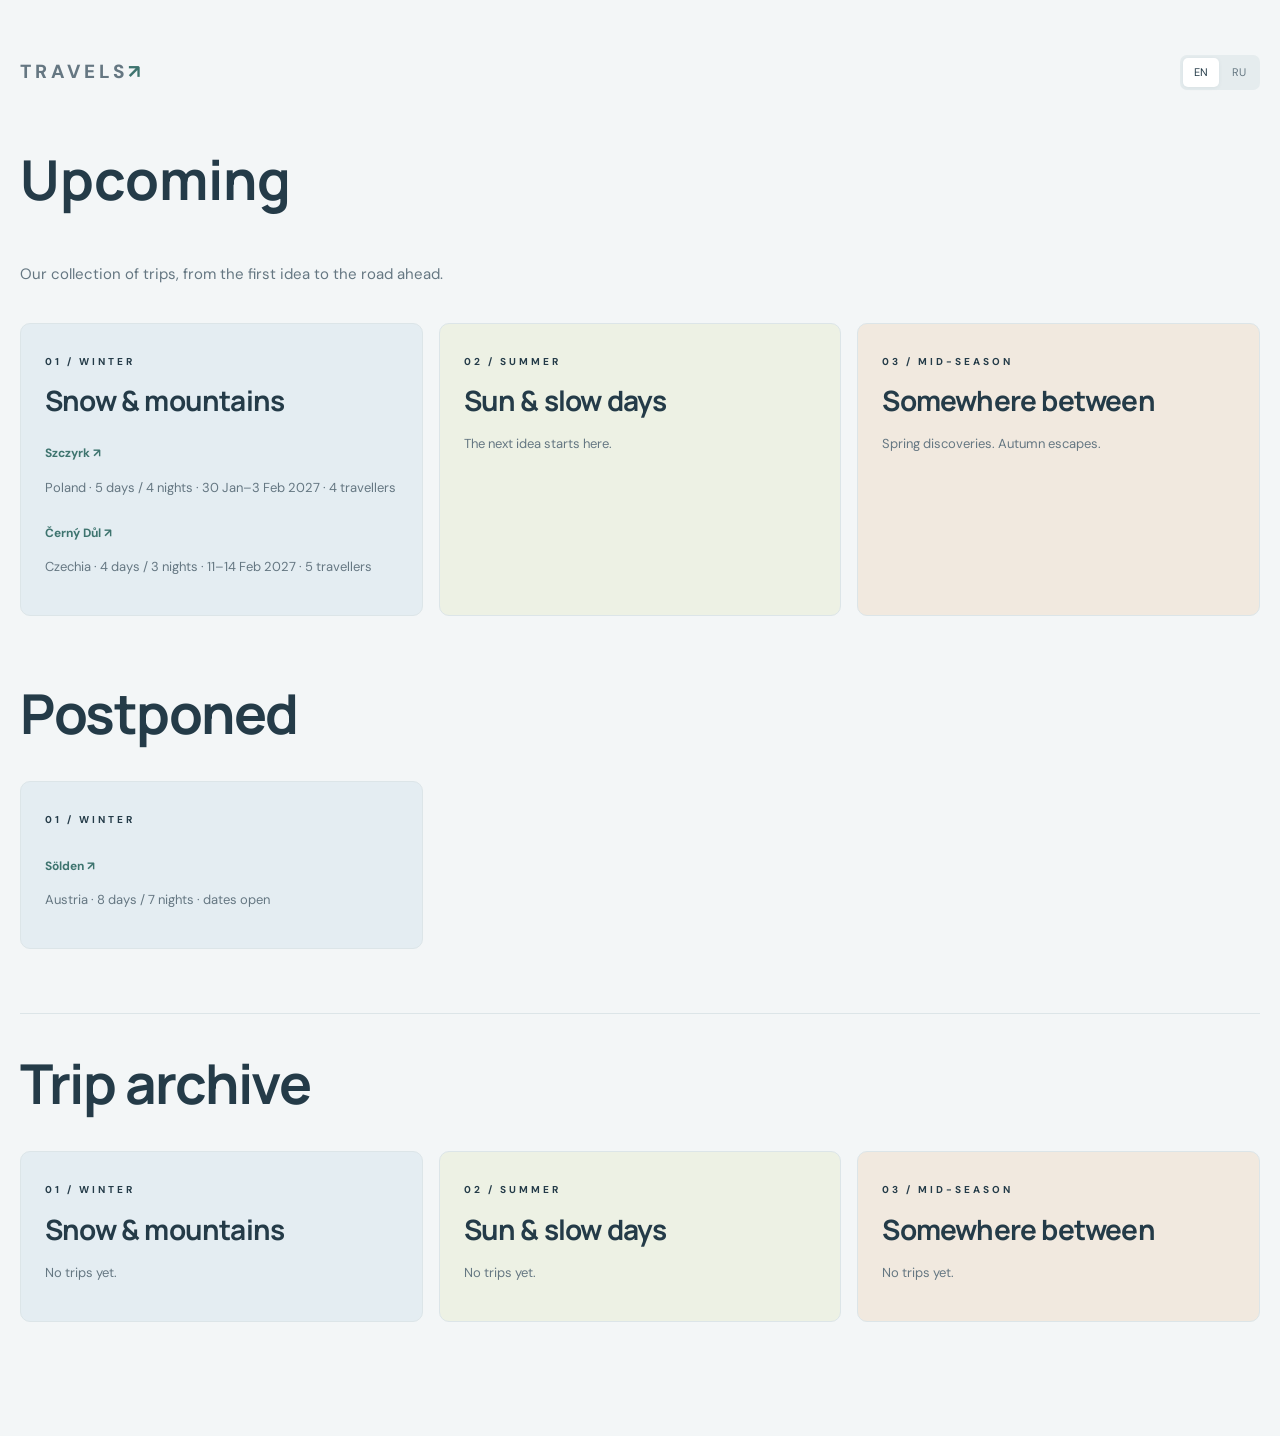
==== commit 092f910d: "Balance seasonal cards on the homepage" ====
--- a/index.html
+++ b/index.html
@@ -1 +1 @@
-<!doctype html><html lang="en"><head><meta charset="utf-8"><meta name="viewport" content="width=device-width, initial-scale=1"><title>Travels · Seasonal journeys</title><link rel="stylesheet" href="assets/css/site.css?v=home-wide-2"></head><body><main class="home"><header class="topbar"><a class="brand" href="index.html">TRAVELS<span>↗</span></a><div class="languages" role="group" aria-label="Language / Язык"><button type="button" data-lang="en" aria-pressed="true">EN</button><button type="button" data-lang="ru" aria-pressed="false">RU</button></div></header><section id="upcoming" class="home-trip-section"><h1 data-i18n="s102">Upcoming</h1><p data-i18n="s103" class="intro">Our collection of trips, from the first idea to the road ahead.</p><div class="cards"><article class="card winter"><span data-i18n="s104" class="eyebrow">01 / WINTER</span><h2 data-i18n="s105" >Snow & mountains</h2><a class="trip-link" href="winter/szczyrk/">Szczyrk ↗</a><p><span data-i18n="sz-home-card">Poland · 5 days / 4 nights · 30 Jan–3 Feb 2027 · 4 travellers</span></p><a class="trip-link" href="winter/cerny-dul/">Černý Důl ↗</a><p data-i18n="cd-home-card" >Czechia · 4 days / 3 nights · 11–14 Feb 2027 · 5 travellers</p></article><article class="card summer"><span data-i18n="s107" class="eyebrow">02 / SUMMER</span><h2 data-i18n="s108" >Sun & slow days</h2><p data-i18n="s109" >The next idea starts here.</p></article><article class="card mid"><span data-i18n="s110" class="eyebrow">03 / MID-SEASON</span><h2 data-i18n="s111" >Somewhere between</h2><p data-i18n="s112" >Spring discoveries. Autumn escapes.</p></article></div></section><section id="postponed" class="home-trip-section"><h2 class="home-section-title" data-i18n="home-postponed">Postponed</h2><div class="cards"><article class="card winter"><span data-i18n="s104" class="eyebrow">01 / WINTER</span><a class="trip-link" href="winter/solden/">Sölden ↗</a><p data-i18n="s106" >Austria · 8 days / 7 nights · dates open</p></article></div></section><section id="archive" class="home-trip-section"><h2 class="home-section-title" data-i18n="home-archive">Trip archive</h2><div class="cards"><article class="card winter"><span data-i18n="s104" class="eyebrow">01 / WINTER</span><h3 class="home-season-title" data-i18n="s105">Snow & mountains</h3><p data-i18n="home-archive-empty">No trips yet.</p></article><article class="card summer"><span data-i18n="s107" class="eyebrow">02 / SUMMER</span><h3 class="home-season-title" data-i18n="s108">Sun & slow days</h3><p data-i18n="home-archive-empty">No trips yet.</p></article><article class="card mid"><span data-i18n="s110" class="eyebrow">03 / MID-SEASON</span><h3 class="home-season-title" data-i18n="s111">Somewhere between</h3><p data-i18n="home-archive-empty">No trips yet.</p></article></div></section></main><script src="assets/js/site.js?v=szczyrk-hero-3"></script></body></html>+<!doctype html><html lang="en"><head><meta charset="utf-8"><meta name="viewport" content="width=device-width, initial-scale=1"><title>Travels · Seasonal journeys</title><link rel="stylesheet" href="assets/css/site.css?v=home-balanced-1"></head><body><main class="home"><header class="topbar"><a class="brand" href="index.html">TRAVELS<span>↗</span></a><div class="languages" role="group" aria-label="Language / Язык"><button type="button" data-lang="en" aria-pressed="true">EN</button><button type="button" data-lang="ru" aria-pressed="false">RU</button></div></header><section id="upcoming" class="home-trip-section"><h1 data-i18n="s102">Upcoming</h1><p data-i18n="s103" class="intro">Our collection of trips, from the first idea to the road ahead.</p><div class="cards"><article class="card winter"><span data-i18n="s104" class="eyebrow">01 / WINTER</span><h2 data-i18n="s105" >Snow & mountains</h2><a class="trip-link" href="winter/szczyrk/">Szczyrk ↗</a><p><span data-i18n="sz-home-card">Poland · 5 days / 4 nights · 30 Jan–3 Feb 2027 · 4 travellers</span></p><a class="trip-link" href="winter/cerny-dul/">Černý Důl ↗</a><p data-i18n="cd-home-card" >Czechia · 4 days / 3 nights · 11–14 Feb 2027 · 5 travellers</p></article><article class="card summer"><span data-i18n="s107" class="eyebrow">02 / SUMMER</span><h2 data-i18n="s108" >Sun & slow days</h2><p data-i18n="s109" >The next idea starts here.</p></article><article class="card mid"><span data-i18n="s110" class="eyebrow">03 / MID-SEASON</span><h2 data-i18n="s111" >Somewhere between</h2><p data-i18n="s112" >Spring discoveries. Autumn escapes.</p></article></div></section><section id="postponed" class="home-trip-section"><h2 class="home-section-title" data-i18n="home-postponed">Postponed</h2><div class="cards"><article class="card winter"><span data-i18n="s104" class="eyebrow">01 / WINTER</span><a class="trip-link" href="winter/solden/">Sölden ↗</a><p data-i18n="s106" >Austria · 8 days / 7 nights · dates open</p></article></div></section><section id="archive" class="home-trip-section"><h2 class="home-section-title" data-i18n="home-archive">Trip archive</h2><div class="cards"><article class="card winter"><span data-i18n="s104" class="eyebrow">01 / WINTER</span><h3 class="home-season-title" data-i18n="s105">Snow & mountains</h3><p data-i18n="home-archive-empty">No trips yet.</p></article><article class="card summer"><span data-i18n="s107" class="eyebrow">02 / SUMMER</span><h3 class="home-season-title" data-i18n="s108">Sun & slow days</h3><p data-i18n="home-archive-empty">No trips yet.</p></article><article class="card mid"><span data-i18n="s110" class="eyebrow">03 / MID-SEASON</span><h3 class="home-season-title" data-i18n="s111">Somewhere between</h3><p data-i18n="home-archive-empty">No trips yet.</p></article></div></section></main><script src="assets/js/site.js?v=szczyrk-hero-3"></script></body></html>
--- a/assets/css/site.css
+++ b/assets/css/site.css
@@ -66,6 +66,6 @@
     padding-inline: 20px;
   }
   .home #upcoming .cards {
-    grid-template-columns: minmax(0, 1.46fr) repeat(2, minmax(0, 1fr));
+    grid-template-columns: minmax(max-content, 1fr) repeat(2, minmax(0, 1fr));
   }
 }
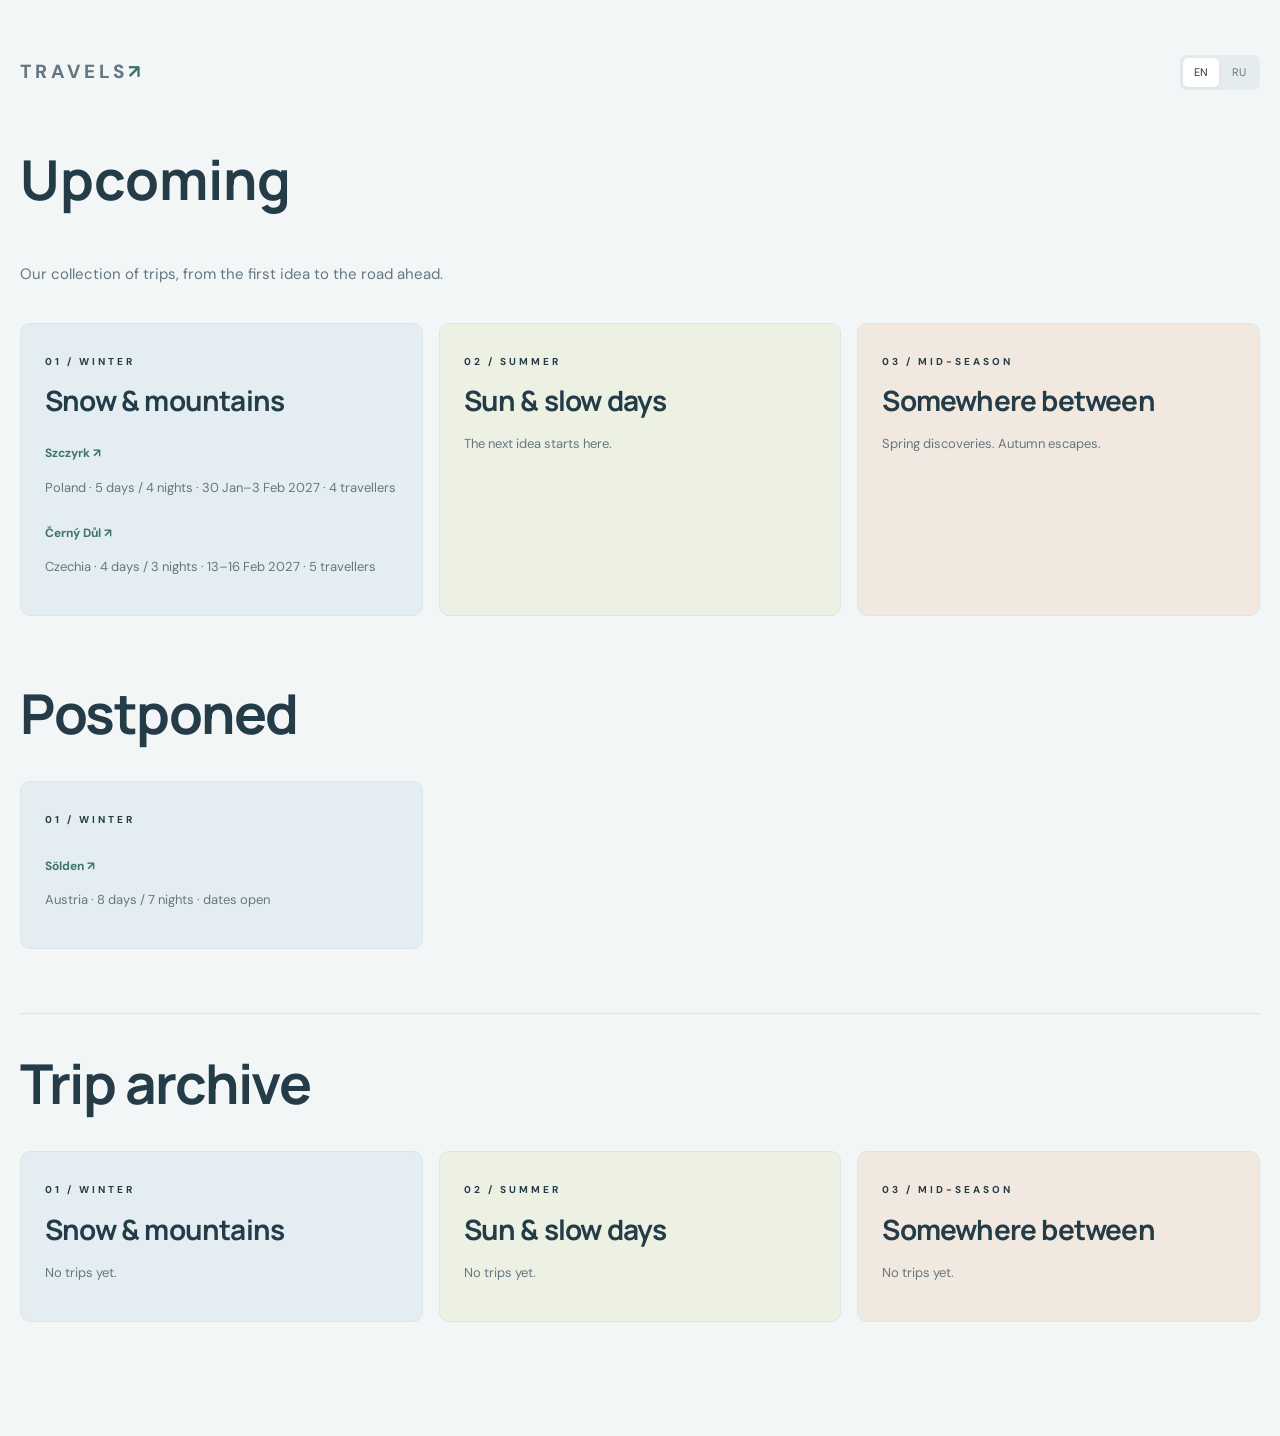
==== commit 1f50d512: "Update Cerny Dul trip dates, accommodation and resort imagery" ====
--- a/index.html
+++ b/index.html
@@ -1 +1 @@
-<!doctype html><html lang="en"><head><meta charset="utf-8"><meta name="viewport" content="width=device-width, initial-scale=1"><title>Travels · Seasonal journeys</title><link rel="stylesheet" href="assets/css/site.css?v=home-balanced-1"></head><body><main class="home"><header class="topbar"><a class="brand" href="index.html">TRAVELS<span>↗</span></a><div class="languages" role="group" aria-label="Language / Язык"><button type="button" data-lang="en" aria-pressed="true">EN</button><button type="button" data-lang="ru" aria-pressed="false">RU</button></div></header><section id="upcoming" class="home-trip-section"><h1 data-i18n="s102">Upcoming</h1><p data-i18n="s103" class="intro">Our collection of trips, from the first idea to the road ahead.</p><div class="cards"><article class="card winter"><span data-i18n="s104" class="eyebrow">01 / WINTER</span><h2 data-i18n="s105" >Snow & mountains</h2><a class="trip-link" href="winter/szczyrk/">Szczyrk ↗</a><p><span data-i18n="sz-home-card">Poland · 5 days / 4 nights · 30 Jan–3 Feb 2027 · 4 travellers</span></p><a class="trip-link" href="winter/cerny-dul/">Černý Důl ↗</a><p data-i18n="cd-home-card" >Czechia · 4 days / 3 nights · 11–14 Feb 2027 · 5 travellers</p></article><article class="card summer"><span data-i18n="s107" class="eyebrow">02 / SUMMER</span><h2 data-i18n="s108" >Sun & slow days</h2><p data-i18n="s109" >The next idea starts here.</p></article><article class="card mid"><span data-i18n="s110" class="eyebrow">03 / MID-SEASON</span><h2 data-i18n="s111" >Somewhere between</h2><p data-i18n="s112" >Spring discoveries. Autumn escapes.</p></article></div></section><section id="postponed" class="home-trip-section"><h2 class="home-section-title" data-i18n="home-postponed">Postponed</h2><div class="cards"><article class="card winter"><span data-i18n="s104" class="eyebrow">01 / WINTER</span><a class="trip-link" href="winter/solden/">Sölden ↗</a><p data-i18n="s106" >Austria · 8 days / 7 nights · dates open</p></article></div></section><section id="archive" class="home-trip-section"><h2 class="home-section-title" data-i18n="home-archive">Trip archive</h2><div class="cards"><article class="card winter"><span data-i18n="s104" class="eyebrow">01 / WINTER</span><h3 class="home-season-title" data-i18n="s105">Snow & mountains</h3><p data-i18n="home-archive-empty">No trips yet.</p></article><article class="card summer"><span data-i18n="s107" class="eyebrow">02 / SUMMER</span><h3 class="home-season-title" data-i18n="s108">Sun & slow days</h3><p data-i18n="home-archive-empty">No trips yet.</p></article><article class="card mid"><span data-i18n="s110" class="eyebrow">03 / MID-SEASON</span><h3 class="home-season-title" data-i18n="s111">Somewhere between</h3><p data-i18n="home-archive-empty">No trips yet.</p></article></div></section></main><script src="assets/js/site.js?v=szczyrk-hero-3"></script></body></html>+<!doctype html><html lang="en"><head><meta charset="utf-8"><meta name="viewport" content="width=device-width, initial-scale=1"><title>Travels · Seasonal journeys</title><link rel="stylesheet" href="assets/css/site.css?v=home-balanced-2"></head><body><main class="home"><header class="topbar"><a class="brand" href="index.html">TRAVELS<span>↗</span></a><div class="languages" role="group" aria-label="Language / Язык"><button type="button" data-lang="en" aria-pressed="true">EN</button><button type="button" data-lang="ru" aria-pressed="false">RU</button></div></header><section id="upcoming" class="home-trip-section"><h1 data-i18n="s102">Upcoming</h1><p data-i18n="s103" class="intro">Our collection of trips, from the first idea to the road ahead.</p><div class="cards"><article class="card winter"><span data-i18n="s104" class="eyebrow">01 / WINTER</span><h2 data-i18n="s105" >Snow & mountains</h2><a class="trip-link" href="winter/szczyrk/">Szczyrk ↗</a><p><span data-i18n="sz-home-card">Poland · 5 days / 4 nights · 30 Jan–3 Feb 2027 · 4 travellers</span></p><a class="trip-link" href="winter/cerny-dul/">Černý Důl ↗</a><p data-i18n="cd-home-card" >Czechia · 4 days / 3 nights · 13–16 Feb 2027 · 5 travellers</p></article><article class="card summer"><span data-i18n="s107" class="eyebrow">02 / SUMMER</span><h2 data-i18n="s108" >Sun & slow days</h2><p data-i18n="s109" >The next idea starts here.</p></article><article class="card mid"><span data-i18n="s110" class="eyebrow">03 / MID-SEASON</span><h2 data-i18n="s111" >Somewhere between</h2><p data-i18n="s112" >Spring discoveries. Autumn escapes.</p></article></div></section><section id="postponed" class="home-trip-section"><h2 class="home-section-title" data-i18n="home-postponed">Postponed</h2><div class="cards"><article class="card winter"><span data-i18n="s104" class="eyebrow">01 / WINTER</span><a class="trip-link" href="winter/solden/">Sölden ↗</a><p data-i18n="s106" >Austria · 8 days / 7 nights · dates open</p></article></div></section><section id="archive" class="home-trip-section"><h2 class="home-section-title" data-i18n="home-archive">Trip archive</h2><div class="cards"><article class="card winter"><span data-i18n="s104" class="eyebrow">01 / WINTER</span><h3 class="home-season-title" data-i18n="s105">Snow & mountains</h3><p data-i18n="home-archive-empty">No trips yet.</p></article><article class="card summer"><span data-i18n="s107" class="eyebrow">02 / SUMMER</span><h3 class="home-season-title" data-i18n="s108">Sun & slow days</h3><p data-i18n="home-archive-empty">No trips yet.</p></article><article class="card mid"><span data-i18n="s110" class="eyebrow">03 / MID-SEASON</span><h3 class="home-season-title" data-i18n="s111">Somewhere between</h3><p data-i18n="home-archive-empty">No trips yet.</p></article></div></section></main><script src="assets/js/site.js?v=20261120-cerny-dul"></script></body></html>
--- a/assets/css/site.css
+++ b/assets/css/site.css
@@ -69,3 +69,12 @@
     grid-template-columns: minmax(max-content, 1fr) repeat(2, minmax(0, 1fr));
   }
 }
+
+/* Černý Důl: dated accommodation offers */
+#stay .cd-housing-photo{width:100%;max-width:100%;min-width:0;margin:0 0 1rem}#stay .cd-housing-photo img{display:block;width:100%;max-width:100%;height:auto;aspect-ratio:16/10;object-fit:cover;border-radius:8px}#stay .cd-housing-photo figcaption{font-size:.875rem;margin-top:.4rem}#stay .cd-availability{font-weight:650;color:var(--accent,#b34d32)}#stay .cd-cancellation{padding:1rem;border:1px solid currentColor;border-radius:8px;font-size:1rem}#stay .cd-free{border-color:#42816a;background:#ecf6ef;color:#245540}#stay .cd-housing-archive{margin-top:2rem}#stay .cd-housing-archive summary{cursor:pointer;font-weight:650;font-size:1.1rem}#stay .cd-housing-table{overflow:auto}#stay .cd-housing-table th{min-width:160px;text-align:left;vertical-align:top}#stay .cd-housing-table td{min-width:280px}#stay .cd-housing-table th,#stay .cd-housing-table td{padding:1rem;border-bottom:1px solid #ddd}#stay .housing-card{min-width:0}#stay .housing-card p{overflow-wrap:anywhere}
+
+/* Compact cancellation indicators for the ten accommodation offers. */
+#stay .cd-cancel-row{display:flex;align-items:center;gap:.6rem;flex-wrap:wrap;padding:.75rem 0;font-size:1rem}#stay .cd-cancel-label{font-weight:600}#stay .cd-cancel-icon{display:inline-flex;align-items:center;justify-content:center;flex:0 0 1.65rem;width:1.65rem;height:1.65rem;border-radius:50%;font-weight:800;line-height:1;font-size:1.2rem}#stay .cd-cancel-yes{color:#17683b;background:#e4f4e9}#stay .cd-cancel-no{color:#a12f30;background:#fbeaea}#stay .cd-cancel-unknown{color:#725419;background:#fff2d6}#stay .cd-cancel-legend{padding:.9rem 1rem;border-radius:8px;background:#eaf2f1;font-size:1rem}#stay .cd-unit{font-size:.875rem;font-weight:600}#stay .cd-drive{font-size:.875rem}#stay .cd-offer-details{margin:.5rem 0 1rem}#stay .cd-offer-details summary{cursor:pointer;font-size:.875rem;font-weight:600}#stay .cd-offer-details p{font-size:.875rem}#stay .housing-links{margin-top:auto}#stay .housing-card{display:flex;flex-direction:column}#stay .cd-housing-photo{flex-shrink:0}#stay .housing-total small{font-size:.875rem;line-height:1.5}
+
+/* Licensed Černý Důl resort photograph. */
+.czech-hero .hero-art{opacity:1;object-position:center 62%;z-index:0}.czech-hero::after{content:"";position:absolute;inset:0;background:linear-gradient(90deg,rgba(15,38,48,.82),rgba(15,38,48,.38) 52%,rgba(15,38,48,.06));z-index:1;pointer-events:none}.czech-hero .hero-content{z-index:2}.cd-hero-credit{font-size:14px;line-height:1.6;color:var(--muted);margin:9px 0 24px}.cd-hero-credit a{text-underline-offset:3px}@media(max-width:760px){.czech-hero .hero-art{object-position:57% 60%}.czech-hero::after{background:linear-gradient(90deg,rgba(15,38,48,.78),rgba(15,38,48,.32))}}
